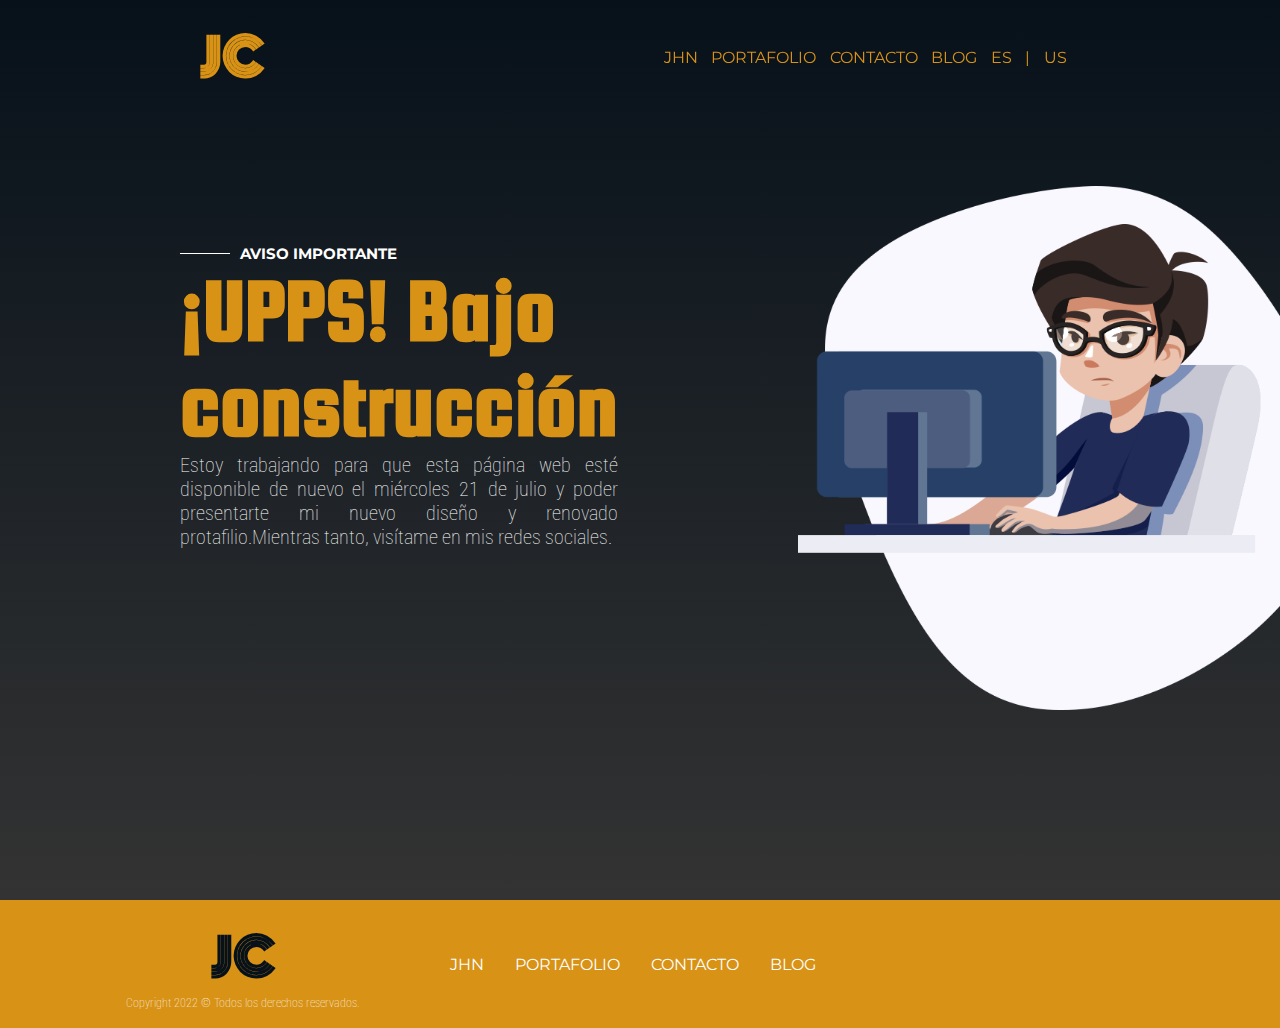
==== indexOficial.html @ 206ee614 "Creacion IndexPrincipal" ====
<!DOCTYPE html>
<html lang="es">

<head>
    <meta charset="UTF-8" />
    <link rel="shortcut icon" href="./asset/faviconJCOfici.ico" type="image/x-icon">
    <meta http-equiv="X-UA-Compatible" content="IE=edge" />
    <meta name="viewport" content="width=device-width, initial-scale=1.0" />
    <!--Importaciones-->
    <!--Tipografía-->
    <link rel="preconnect" href="https://fonts.googleapis.com">
    <link rel="preconnect" href="https://fonts.gstatic.com" crossorigin>
    <link
        href="https://fonts.googleapis.com/css2?family=Monoton&family=Montserrat:wght@900&family=Roboto+Condensed:wght@300;400;700&family=Squada+One&family=Style+Script&display=swap"
        rel="stylesheet">
    <!--Iconografía-->
    <link rel="stylesheet" href="https://cdnjs.cloudflare.com/ajax/libs/font-awesome/6.1.1/css/all.min.css"
        integrity="sha512-KfkfwYDsLkIlwQp6LFnl8zNdLGxu9YAA1QvwINks4PhcElQSvqcyVLLD9aMhXd13uQjoXtEKNosOWaZqXgel0g=="
        crossorigin="anonymous" referrerpolicy="no-referrer" />

    <!--Estilos css globales-->
    <link rel="stylesheet" href="./css/styles.css">
    <title>Jhn | Portafolio Oficial 2022</title>
</head>

<body>
    <div class="wrapper">
        <header class="header">
            <div class="brand">
                <a href="Index.html" class="brand__link"><h1 class="brand__logo">JC</h1></a>
            </div>
            <!--Menú de navegacion para version Escritorio-->
            <nav class="navbar">
                <div class="btn-toggle__close">
                    <i class="fa-solid fa-xmark"></i>
                </div>
                <ul class="nav__menu">
                    <li class="item"><a href="" class="item__link">Jhn</li></a>
                    <li class="item"><a href="#anclaIrProjects" class="item__link">Portafolio
                    </li></a>
                    <li class="item"><a href="" class="item__link">Contacto</li></a>
                    <li class="item"><a href="" class="item__link">Blog</li></a>
                </ul>
                <ul class="nav__menu--extents">
                    <div data-lenguaje="es">
                        <li class="item"><a href="" class="item__link" id="item__link--español">ES</li></a>
                    </div>
                    <span class="item__link">|</span>
                    <div data-lenguaje="us">
                        <li class="item"><a href="" class="item__link" id="item__link--english">US</li></a>
                    </div>
                </ul>
            </nav>
            <div class="btn-toggle__menu">
                <i class="fa-solid fa-bars"></i>
            </div>

        </header>
        <!--Contenido del encabezado HEADER-->
        <div class="header-content">
            <div class="header-content__header">
                <hgroup>
                    <h2 class="content__subtitle subtitle">AVISO IMPORTANTE</h2>
                    <h1 class="content__title title">¡UPPS!<span class="content-header__accent title"> Bajo construcción</span></h1>
                </hgroup>
                <p class="content__text text">Estoy trabajando para que esta página web esté disponible de nuevo el miércoles 21 de julio y poder presentarte mi nuevo diseño y renovado protafilio.Mientras tanto, visítame en mis redes sociales.</p>
                <div class="button">
                    <div class="button__social">
                        <a href="https://web.facebook.com/DesarrolloSYSTECH/?ref=pages_you_manage" target="_blank"><button class="button-social__item"><i class="fa-brands fa-facebook-f"></i></button></a>
            
                        <a href=""><button class="button-social__item"><i class="fa-brands fa-instagram"></i></button></a>
            
                        <a href="https://wa.me/573134628546" target="_blank"><button class="button-social__item"><i class="fa-brands fa-whatsapp"></i></button></a>
            
                        <a href=""><button class="button-social__item"><i class="fa-solid fa-at"></i></button></a>
                    </div>
                    <div class="button__ghost"></div>
                </div>
            </div>
            <div class="header-content__image">
                <img src="./asset/ElementGrafico3.webp" alt="" class="image__responsive" srcset="">
            </div>
        </div>
        <!--Contenido principal-->
        <main class="main"></main>
        <!--Footer__Contenido principal-->
        <footer class="footer">
            <div class="footer__header">
                <a href="Index.html" class="brand__link"><h1 class="brand__logo brand__logo--footer">JC</h1></a>
                <p class="footer-section__text text">Copyright 2022 © Todos los derechos reservados.</p>
            </div>

            <div class="footer__menu">
                <ul class="nav__menu">
                    <li class="item"><a href="" class="item__link item__link--footer">Jhn</li></a>
                    <li class="item"><a href="#anclaIrProjects" class="item__link item__link--footer">Portafolio
                    </li></a>
                    <li class="item"><a href="" class="item__link item__link--footer">Contacto</li></a>
                    <li class="item"><a href="" class="item__link item__link--footer">Blog</li></a>
                </ul>
            </div>
            <div class="footer__social">
                <a href="https://web.facebook.com/DesarrolloSYSTECH/?ref=pages_you_manage" target="_blank"><button
                        class="button-social__item button-social__item--footer"><i class="fa-brands fa-facebook-f"></i></button></a>
        
                <a href=""><button class="button-social__item button-social__item--footer"><i class="fa-brands fa-instagram"></i></button></a>
        
                <a href="https://wa.me/573134628546?text=Hola,%20quiero%20comprar%20ahora"><button class="button-social__item button-social__item--footer"><i class="fa-brands fa-whatsapp"></i></button></a>
        
                <a href=""><button class="button-social__item button-social__item--footer"><i class="fa-solid fa-at"></i></button></a>
            </div>
        </footer>
        <script src="./js/header.js"></script>
</body>

</html>
---- css/styles.css ----
/*
  Official portfolio design by Jhn
	systech.co | @Jevelopers
*/

* {
  margin: 0;
  padding: 0;
  box-sizing: border-box;
}

:root {
  /* Jerarquia tipográfica*/
  --font-primary: 'Squada One', cursive;
  --font-secondary: 'Montserrat', sans-serif;
  --font-accent: 'Style Script', cursive;
  --font-text: 'Roboto Condensed', sans-serif;
  --font-logo: 'Monoton', cursive;
  /* Paleta de colores*/
  --color-primary: #07111a;
  --color-secondary: #525252;
  --color-text: #fff;
  --color-accent: #D89216;
}

html {
  scroll-behavior: smooth;
}

.wrapper {
  width: 100%;
}

/* HEADER --> Encabezado principal 
*/

.header {
  position: fixed;
  width: 100%;
  z-index: 99;
  transition: 0.6s;
  display: flex;
  align-items: center;
  justify-content: space-around;
  padding: 2vh 0;

}


.down {
  background: var(--color-primary);
}

.brand__link {
  text-decoration: none;
}

.brand__logo {
  font-family: var(--font-logo);
  font-size: 50px;
  color: var(--color-accent);
}

/* Navbar --> Barra de nevegacion*/
.navbar {
  position: relative;
  display: flex;
  align-items: center;
  justify-content: space-around;
}

.nav__menu {
  position: relative;
  display: flex;
  align-items: center;
  justify-content: space-around;
}

.nav__menu--extents {
  display: flex;
}

.item {
  list-style: none;
}

.item__link {
  text-decoration: none;
  font-family: var(--font-secondary);
  font-size: 1rem;
  margin-right: 1.5vh;
  color: var(--color-accent);
  text-transform: uppercase;
}

.item__link:hover {
  color: var(--color-text);
}

.btn-toggle__menu,
.btn-toggle__close i {
    color: var(--color-accent);
    cursor: pointer;
    display: none;
}

/* HEADER --> Encabezado principal 
*/

.header-content {
  position: relative;
  width: 100%;
  background: no-repeat center;
  background: linear-gradient(#07111a, rgba(0, 0, 0, 0.8)), url('../asset/BackgroundSection1.jpg');
  background-size: cover;
  min-height: 100vh;
  display: flex;
  align-items: center;
  gap: 20vh;
  padding: 0 20vh;
  
}

.header-content__header{
  display: flex;
  flex-direction: column;
}

.image__responsive  {
  width: 60vh;
}

.image__responsive:hover {
  transform: scale(1.1);
}

.title {
  font-family: var(--font-primary);
  color: var(--color-accent);
}

.subtitle {
  font-family: var(--font-secondary);
  color: var(--color-text);

}

.subtitle::before {
  content: '';
  display: inline-block;
  background-color: var(--color-text);
  width: 50px;
  height: 1px;
  margin: 5px 10px 5px 0;
}

.text {
  font-size: 20px;
  font-weight: 100;
  font-family: var(--font-text);
  color: var(--color-text);
  text-align: justify;
}

.content__subtitle {
  font-size: 15px;
}

.content__title {
  font-size: 90px;
}

.button {
  margin: 5vh 0;
}

.button-social__item {
  background-color: transparent;
  color: var(--color-text);
  font-size: 30px;
  margin-right: 2vh;
  border: none;

}

.button-social__item:hover {
  color: var(--color-accent);
}

/* MAIN --> Contenido principal 
*/

/*
  Footer || ENCABEZADO PRINCIPAL
*/

.footer {
  display: grid;
  grid-template-columns: repeat(3, 1fr);
  grid-template-rows: auto;
  align-items: center;
  background: var(--color-accent);
  padding: 2vh 5vh;
}

.footer__header {
  text-align: center;
  display: flex;
  flex-direction: column;
  align-items: center;
}

.brand__logo--footer {
  color: var(--color-primary);
}

.footer-section__text {
  font-size: 12px;
}

.item__link--footer {
  color: var(--color-text);

}

.item__link--footer:hover {
  color: var(--color-primary);
}

.footer__social {
  text-align: center;
}

.button-social__item--footer:hover {
  color: var(--color-primary);
}




/**
** Sitio responsive | Media query
*/
/*MEDIAS QUERY --> Diseño responsive Moviles */
@media screen and (min-width: 320px) and (max-width: 768px) {
  
  .header-content {
    padding: 0 5vh;

  }
  .header-content__header{

  }
  .header-content__image {
    display: none;
  }

  .header-content {
      padding: 0 20vh;
  }
 

  .btn-toggle__menu,
  .btn-toggle__close i {
      display: block;
  }


  .navbar {
      position: fixed;
      background: var(--color-primary);
      min-width: 30vh;
      height: 100vh;
      top: 0;
      right: -100%;
      padding: 5vh;
      transition: 0.5s;
      transition-property: right;
  }
  
  .nav__menu {
      flex-direction: column;   
  }

  .item__link {
      font-size: 1.5rem;

  }

  .active {
      right: 0;
  }

  .btn-toggle__close {
      position: absolute;
      top: 0;
      left: 0;
      margin: 25px;
  }

  /*
  Footer || ENCABEZADO PRINCIPAL
*/

.footer {
  display: grid;
  grid-template-columns: repeat(2, 1fr);
  grid-template-rows: repeat(2,1fr);
  align-items: center;
  background: var(--color-accent);
  padding: 2vh 5vh;
}

.footer__header {
  text-align: center;
  display: flex;
  flex-direction: column;
  align-items: center;
}

.brand__logo--footer {
  color: var(--color-primary);
}

.footer-section__text {
  font-size: 12px;
}

.item__link--footer {
  color: var(--color-text);
  font-size: 12px;

}

.item__link--footer:hover {
  color: var(--color-primary);
}

.footer__social {
  text-align: center;
}

.button-social__item--footer:hover {
  color: var(--color-primary);
}



}
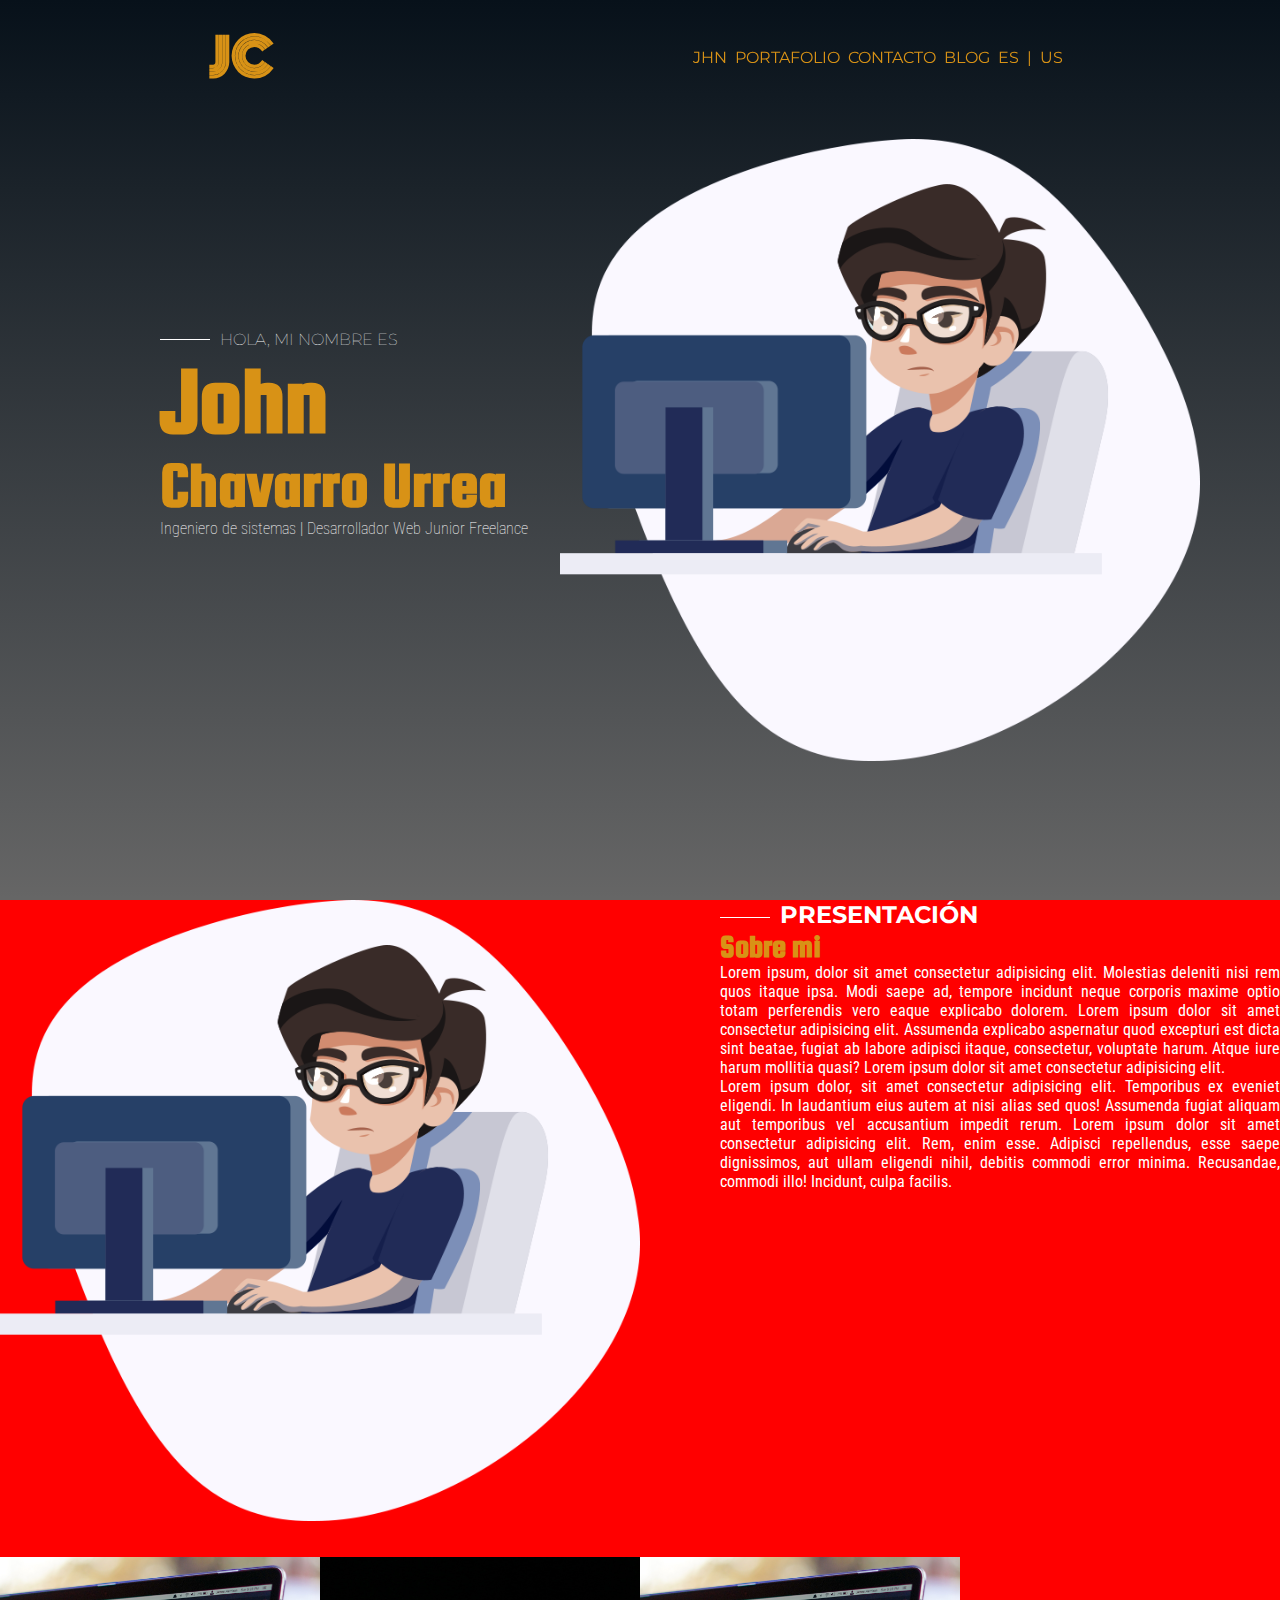
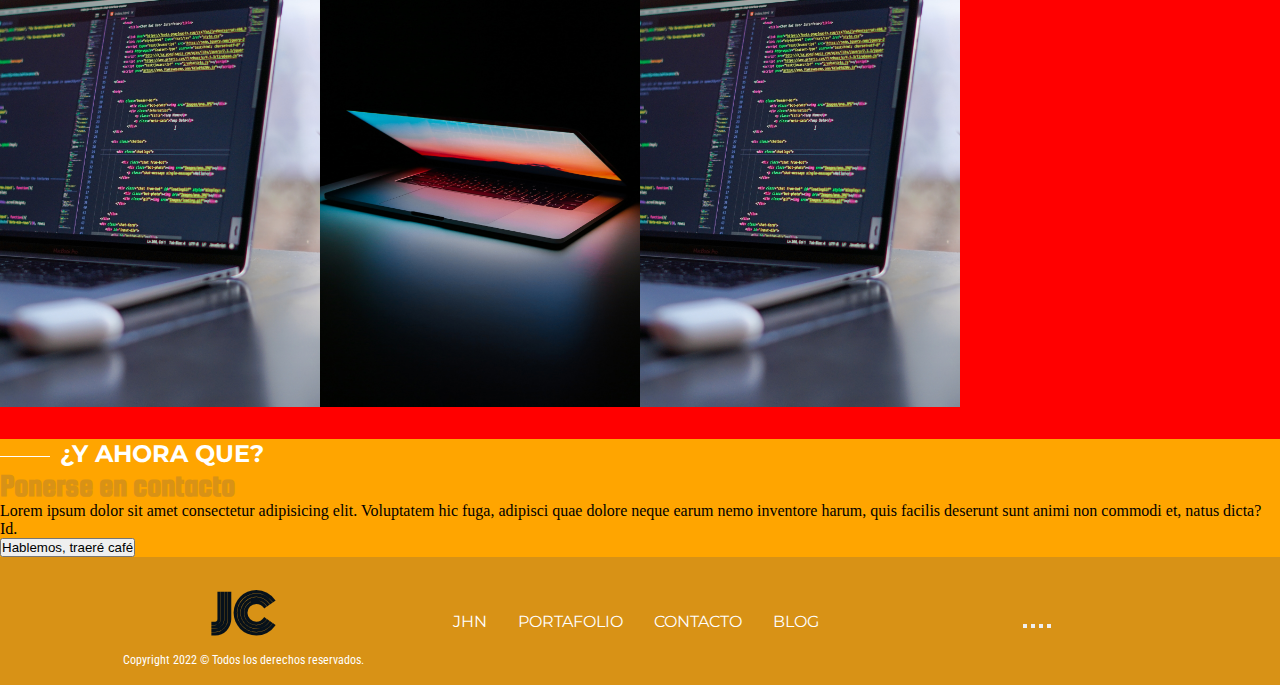
==== commit c2b75a5f: "UpdateEncabezado" ====
--- a/indexOficial.html
+++ b/indexOficial.html
@@ -6,7 +6,6 @@
     <link rel="shortcut icon" href="./asset/faviconJCOfici.ico" type="image/x-icon">
     <meta http-equiv="X-UA-Compatible" content="IE=edge" />
     <meta name="viewport" content="width=device-width, initial-scale=1.0" />
-    <!--Importaciones-->
     <!--Tipografía-->
     <link rel="preconnect" href="https://fonts.googleapis.com">
     <link rel="preconnect" href="https://fonts.gstatic.com" crossorigin>
@@ -20,16 +19,18 @@
 
     <!--Estilos css globales-->
     <link rel="stylesheet" href="./css/styles.css">
-    <title>Jhn | Portafolio Oficial 2022</title>
+    <title>JC| Portafolio Oficial</title>
 </head>
 
 <body>
     <div class="wrapper">
         <header class="header">
             <div class="brand">
-                <a href="Index.html" class="brand__link"><h1 class="brand__logo">JC</h1></a>
+                <a href="" class="brand__link">
+                    <h1 class="brand__logo">JC</h1>
+                </a>
             </div>
-            <!--Menú de navegacion para version Escritorio-->
+            <!--Menú de navegacion-->
             <nav class="navbar">
                 <div class="btn-toggle__close">
                     <i class="fa-solid fa-xmark"></i>
@@ -56,37 +57,76 @@
             </div>
 
         </header>
-        <!--Contenido del encabezado HEADER-->
+        <!--Contenido del encabezado-->
         <div class="header-content">
             <div class="header-content__header">
                 <hgroup>
-                    <h2 class="content__subtitle subtitle">AVISO IMPORTANTE</h2>
-                    <h1 class="content__title title">¡UPPS!<span class="content-header__accent title"> Bajo construcción</span></h1>
+                    <h2 class="content__subtitle subtitle">Hola, mi nombre es</h2>
+                    <h1 class="content__title title">John</h1>
+                    <h2 class="content__title--subtitle title">Chavarro Urrea</h1>
                 </hgroup>
-                <p class="content__text text">Estoy trabajando para que esta página web esté disponible de nuevo el miércoles 21 de julio y poder presentarte mi nuevo diseño y renovado protafilio.Mientras tanto, visítame en mis redes sociales.</p>
-                <div class="button">
-                    <div class="button__social">
-                        <a href="https://web.facebook.com/DesarrolloSYSTECH/?ref=pages_you_manage" target="_blank"><button class="button-social__item"><i class="fa-brands fa-facebook-f"></i></button></a>
-            
-                        <a href=""><button class="button-social__item"><i class="fa-brands fa-instagram"></i></button></a>
-            
-                        <a href="https://wa.me/573134628546" target="_blank"><button class="button-social__item"><i class="fa-brands fa-whatsapp"></i></button></a>
-            
-                        <a href=""><button class="button-social__item"><i class="fa-solid fa-at"></i></button></a>
-                    </div>
-                    <div class="button__ghost"></div>
+                <p class="content__text text">Ingeniero de sistemas | Desarrollador Web Junior Freelance</p>
+                <div class="stack">
+                    <ul class="stack__menu">
+                        <li class="menu__item"><i class="fa-brands fa-css3-alt"></i></li>
+                        <li class="menu__item"><i class="fa-brands fa-js-square"></i></li>
+                        <li class="menu__item"><i class="fa-brands fa-html5"></i></li>
+                        <li class="menu__item"><i class="fa-brands fa-react"></i></li>
+                        <li class="menu__item"><i class="fa-brands fa-github"></i></li>
+                    </ul>
                 </div>
             </div>
             <div class="header-content__image">
-                <img src="./asset/ElementGrafico3.webp" alt="" class="image__responsive" srcset="">
+                <img class="image__responsive" src="./asset/ElementGrafico3.webp" alt="" srcset="">
             </div>
         </div>
+
         <!--Contenido principal-->
-        <main class="main"></main>
+        <main class="main">
+            <!--SOBRE MI | Contenido principal-->
+            <div class="about">
+                <div class="about__imagen">
+                    <img class="image__responsive image__responsive--about" src="./asset/ElementGrafico3.webp" alt="" srcset="">
+                </div>
+                <div class="about__content">
+                    <hgroup>
+                        <h2 class="subtitle">Presentación</h2>
+                        <h1 class="title">Sobre mi</h1>
+                    </hgroup>
+                    <p class="text">Lorem ipsum, dolor sit amet consectetur adipisicing elit. Molestias deleniti nisi rem quos itaque ipsa. Modi saepe ad, tempore incidunt neque corporis maxime optio totam perferendis vero eaque explicabo dolorem.
+                    Lorem ipsum dolor sit amet consectetur adipisicing elit. Assumenda explicabo aspernatur quod excepturi est dicta sint beatae, fugiat ab labore adipisci itaque, consectetur, voluptate harum. Atque iure harum mollitia quasi?
+                    Lorem ipsum dolor sit amet consectetur adipisicing elit.</p>
+                    
+                    <p class="text">Lorem ipsum dolor, sit amet consectetur adipisicing elit. Temporibus ex eveniet eligendi. In laudantium eius autem at nisi alias sed quos! Assumenda fugiat aliquam aut temporibus vel accusantium impedit rerum. Lorem ipsum dolor sit amet consectetur adipisicing elit. Rem, enim esse. Adipisci repellendus, esse saepe dignissimos, aut ullam eligendi nihil, debitis commodi error minima. Recusandae, commodi illo! Incidunt, culpa facilis.</p> 
+                   
+                </div>
+            </div>
+            <!--PROYECTOS | Contenido principal-->
+            <div class="proyect">
+                <div class="proyect__section"></div>
+                <div class="proyect__section"></div>
+                <div class="proyect__section"></div>    
+                <div class="proyect__section"></div>
+            </div>
+            <div class="contact">
+                <h2 class="subtitle">¿Y ahora que?</h2>
+                <h1 class="title">Ponerse en contacto</h1>
+                <p>Lorem ipsum dolor sit amet consectetur adipisicing elit. Voluptatem hic fuga, adipisci quae dolore neque earum nemo inventore harum, quis facilis deserunt sunt animi non commodi et, natus dicta? Id.</p>
+                <div>
+                    <a href="">
+                        <button>Hablemos, traeré café</button>
+                    </a>
+                </div>
+            </div>
+            
+        
+        </main>
         <!--Footer__Contenido principal-->
         <footer class="footer">
             <div class="footer__header">
-                <a href="Index.html" class="brand__link"><h1 class="brand__logo brand__logo--footer">JC</h1></a>
+                <a href="Index.html" class="brand__link">
+                    <h1 class="brand__logo brand__logo--footer">JC</h1>
+                </a>
                 <p class="footer-section__text text">Copyright 2022 © Todos los derechos reservados.</p>
             </div>
 
@@ -101,13 +141,18 @@
             </div>
             <div class="footer__social">
                 <a href="https://web.facebook.com/DesarrolloSYSTECH/?ref=pages_you_manage" target="_blank"><button
-                        class="button-social__item button-social__item--footer"><i class="fa-brands fa-facebook-f"></i></button></a>
-        
-                <a href=""><button class="button-social__item button-social__item--footer"><i class="fa-brands fa-instagram"></i></button></a>
-        
-                <a href="https://wa.me/573134628546?text=Hola,%20quiero%20comprar%20ahora"><button class="button-social__item button-social__item--footer"><i class="fa-brands fa-whatsapp"></i></button></a>
-        
-                <a href=""><button class="button-social__item button-social__item--footer"><i class="fa-solid fa-at"></i></button></a>
+                        class="button-social__item button-social__item--footer"><i
+                            class="fa-brands fa-facebook-f"></i></button></a>
+
+                <a href=""><button class="button-social__item button-social__item--footer"><i
+                            class="fa-brands fa-instagram"></i></button></a>
+
+                <a href="https://wa.me/573134628546?text=Hola,%20quiero%20comprar%20ahora"><button
+                        class="button-social__item button-social__item--footer"><i
+                            class="fa-brands fa-whatsapp"></i></button></a>
+
+                <a href=""><button class="button-social__item button-social__item--footer"><i
+                            class="fa-solid fa-at"></i></button></a>
             </div>
         </footer>
         <script src="./js/header.js"></script>
--- a/css/styles.css
+++ b/css/styles.css
@@ -25,113 +25,11 @@
 
 html {
   scroll-behavior: smooth;
+  font-size: 16px;
 }
 
 .wrapper {
   width: 100%;
-}
-
-/* HEADER --> Encabezado principal 
-*/
-
-.header {
-  position: fixed;
-  width: 100%;
-  z-index: 99;
-  transition: 0.6s;
-  display: flex;
-  align-items: center;
-  justify-content: space-around;
-  padding: 2vh 0;
-
-}
-
-
-.down {
-  background: var(--color-primary);
-}
-
-.brand__link {
-  text-decoration: none;
-}
-
-.brand__logo {
-  font-family: var(--font-logo);
-  font-size: 50px;
-  color: var(--color-accent);
-}
-
-/* Navbar --> Barra de nevegacion*/
-.navbar {
-  position: relative;
-  display: flex;
-  align-items: center;
-  justify-content: space-around;
-}
-
-.nav__menu {
-  position: relative;
-  display: flex;
-  align-items: center;
-  justify-content: space-around;
-}
-
-.nav__menu--extents {
-  display: flex;
-}
-
-.item {
-  list-style: none;
-}
-
-.item__link {
-  text-decoration: none;
-  font-family: var(--font-secondary);
-  font-size: 1rem;
-  margin-right: 1.5vh;
-  color: var(--color-accent);
-  text-transform: uppercase;
-}
-
-.item__link:hover {
-  color: var(--color-text);
-}
-
-.btn-toggle__menu,
-.btn-toggle__close i {
-    color: var(--color-accent);
-    cursor: pointer;
-    display: none;
-}
-
-/* HEADER --> Encabezado principal 
-*/
-
-.header-content {
-  position: relative;
-  width: 100%;
-  background: no-repeat center;
-  background: linear-gradient(#07111a, rgba(0, 0, 0, 0.8)), url('../asset/BackgroundSection1.jpg');
-  background-size: cover;
-  min-height: 100vh;
-  display: flex;
-  align-items: center;
-  gap: 20vh;
-  padding: 0 20vh;
-  
-}
-
-.header-content__header{
-  display: flex;
-  flex-direction: column;
-}
-
-.image__responsive  {
-  width: 60vh;
-}
-
-.image__responsive:hover {
-  transform: scale(1.1);
 }
 
 .title {
@@ -141,6 +39,7 @@
 
 .subtitle {
   font-family: var(--font-secondary);
+  text-transform: uppercase;
   color: var(--color-text);
 
 }
@@ -155,40 +54,236 @@
 }
 
 .text {
-  font-size: 20px;
-  font-weight: 100;
   font-family: var(--font-text);
   color: var(--color-text);
   text-align: justify;
 }
 
+.image__responsive  {
+  width: 40rem;
+}
+
+.image__responsive:hover {
+  transform: scale(1.1);
+}
+
+
+/* HEADER --> Encabezado principal 
+*/
+
+.header {
+  position: fixed;
+  width: 100%;
+  z-index: 99;
+  transition: 0.6s;
+  display: flex;
+  align-items: center;
+  justify-content: space-around;
+  padding: 2vh 0;
+
+}
+
+.down {
+  background: var(--color-primary);
+}
+
+.brand__link {
+  text-decoration: none;
+}
+
+.brand__logo {
+  font-family: var(--font-logo);
+  font-size: 50px;
+  color: var(--color-accent);
+}
+
+/* Navbar --> Barra de nevegacion*/
+.navbar {
+  position: relative;
+  display: flex;
+  align-items: center;
+  justify-content: space-around;
+}
+
+.nav__menu {
+  position: relative;
+  display: flex;
+  align-items: center;
+  justify-content: space-around;
+}
+
+.nav__menu--extents {
+  display: flex;
+}
+
+.item {
+  list-style: none;
+}
+
+.item__link {
+  text-decoration: none;
+  font-family: var(--font-secondary);
+  font-size: 1rem;
+  margin-right: .5rem;
+  color: var(--color-accent);
+  text-transform: uppercase;
+}
+
+.item__link:hover {
+  color: var(--color-secondary);
+}
+
+.btn-toggle__menu,
+.btn-toggle__close i {
+    color: var(--color-accent);
+    cursor: pointer;
+    display: none;
+}
+
+/* HEADER --> Encabezado principal 
+*/
+
+.header-content {
+  position: relative;
+  max-width: 100vw;
+  min-height: 100vh;
+  background: no-repeat center;
+  background: linear-gradient(#07111a, rgba(0, 0, 0, 0.6)), url('../asset/BackgroundSection1.jpg');
+  background-size: cover;
+  display: grid;
+  grid-template-columns: repeat(auto-fit, minmax(476px, 1fr));
+  align-items: center;
+  padding: 0 10rem;  
+}
+
+.header-content__header{
+  display: flex;
+  flex-direction: column;
+}
+
+.header-content__image {
+  display: flex;
+  justify-content: center;
+}
+
+.content__title {
+  font-size: 6rem;
+}
+
+.content__title--subtitle {
+  font-size: 4rem;
+}
+
 .content__subtitle {
-  font-size: 15px;
-}
-
-.content__title {
-  font-size: 90px;
-}
-
-.button {
-  margin: 5vh 0;
-}
-
-.button-social__item {
-  background-color: transparent;
+  font-size: 1rem;
+  font-weight: 100;
+}
+
+.content__text {
+  font-size: 1rem;
+  font-weight: 100;
+}
+
+.stack {
+  margin: 1rem 0;
+}
+
+.stack__menu {
+  display: flex;
+  align-items: center;
+}
+
+.menu__item {
+  list-style: none;
   color: var(--color-text);
-  font-size: 30px;
-  margin-right: 2vh;
-  border: none;
-
-}
-
-.button-social__item:hover {
+  font-size: 2.5rem;
+  margin-right: 1rem;
+}
+
+.menu__item:hover {
   color: var(--color-accent);
+  transform: scale(1.1);
 }
 
 /* MAIN --> Contenido principal 
 */
+
+.main {
+ background: red;
+ display: grid;
+ grid-template-columns: repeat(auto-fill, minmax(1fr, 1fr));
+ gap: 2rem;
+}
+
+.about {
+  display: flex;
+  gap: 5rem;
+}
+
+/* SECCION DE PROYECTOS --> Contenido principal 
+*/
+.proyect {
+  width: 100%;
+  height: 50vh;
+  display: flex;
+}
+
+.proyect__section {
+  width: 80px;
+  height: 100%;
+  background-size: cover;
+  background-position: center;
+  transition: flex .5s;
+  flex: 1;
+  display: grid;
+
+  --text: 'INGR¿ESE AQUI';
+  --clip: circle(0 at center);
+  --transition: clip-path .2s;
+}
+
+.proyect__section::before {
+  content: var(--text);
+  display: grid;
+  place-items: center;
+  background-color: var(--color-accent);
+  font-family: var(--font-primary);
+  font-size: 1.5rem;
+  color: var(--color-text);
+  clip-path: var(--clip);
+  transition: var(--transition);
+
+}
+
+.proyect__section:hover {
+  flex: 6;
+  --clip: circle(180 at center);
+  --transition: clip-path .4s .5s;
+}
+
+
+.proyect__section:nth-child(1) {
+  background-image: url('../asset/BackgroundSection3.jpg');
+}
+
+.proyect__section:nth-child(2) {
+  background-image: url('../asset/BackgroundSection2.jpg');
+
+}
+
+.proyect__section:nth-child(3) {
+  background-image: url('../asset/BackgroundSection3.jpg');
+
+}
+
+.proyect__section:nth-child(4) {
+  background-image: url('../asset/BackgroundSection1.jpg');
+
+}
+
+.contact {
+  background: orange;
+}
 
 /*
   Footer || ENCABEZADO PRINCIPAL
@@ -241,30 +336,27 @@
 /**
 ** Sitio responsive | Media query
 */
-/*MEDIAS QUERY --> Diseño responsive Moviles */
+
+/*Diseño responsive Moviles */
 @media screen and (min-width: 320px) and (max-width: 768px) {
+  html {
+    font-size: 12px ;
+  }
   
+  /* HEADER --> Encabezado principal 
+*/
   .header-content {
-    padding: 0 5vh;
-
-  }
-  .header-content__header{
-
-  }
+    padding: 0 5rem;
+  }
+
   .header-content__image {
     display: none;
   }
-
-  .header-content {
-      padding: 0 20vh;
-  }
- 
 
   .btn-toggle__menu,
   .btn-toggle__close i {
       display: block;
   }
-
 
   .navbar {
       position: fixed;
@@ -298,52 +390,67 @@
       margin: 25px;
   }
 
-  /*
-  Footer || ENCABEZADO PRINCIPAL
-*/
-
-.footer {
-  display: grid;
-  grid-template-columns: repeat(2, 1fr);
-  grid-template-rows: repeat(2,1fr);
-  align-items: center;
-  background: var(--color-accent);
-  padding: 2vh 5vh;
-}
-
-.footer__header {
-  text-align: center;
-  display: flex;
-  flex-direction: column;
-  align-items: center;
-}
-
-.brand__logo--footer {
-  color: var(--color-primary);
-}
-
-.footer-section__text {
-  font-size: 12px;
-}
-
-.item__link--footer {
-  color: var(--color-text);
-  font-size: 12px;
-
-}
-
-.item__link--footer:hover {
-  color: var(--color-primary);
-}
-
-.footer__social {
-  text-align: center;
-}
-
-.button-social__item--footer:hover {
-  color: var(--color-primary);
-}
-
-
-
-}
+  .about {
+    flex-direction: column;
+  }
+
+  .image__responsive--about {
+    width: 15rem;
+  }
+}
+
+/*Diseño responsive Tablet */
+@media screen and (min-width: 769px) and (max-width: 1024px) {
+  html {
+    font-size: 15px ;
+  }
+  
+  /* HEADER --> Encabezado principal 
+*/
+  .header-content {
+    padding: 0 10rem;
+  }
+
+  .header-content__image {
+    display: none;
+  }
+  
+  .btn-toggle__menu,
+  .btn-toggle__close i {
+      display: block;
+  }
+
+  .navbar {
+      position: fixed;
+      background: var(--color-primary);
+      min-width: 30vh;
+      height: 100vh;
+      top: 0;
+      right: -100%;
+      padding: 5vh;
+      transition: 0.5s;
+      transition-property: right;
+  }
+  
+  .nav__menu {
+      flex-direction: column;   
+  }
+
+  .item__link {
+      font-size: 1.5rem;
+
+  }
+
+  .active {
+      right: 0;
+  }
+
+  .btn-toggle__close {
+      position: absolute;
+      top: 0;
+      left: 0;
+      margin: 25px;
+  }
+}
+
+
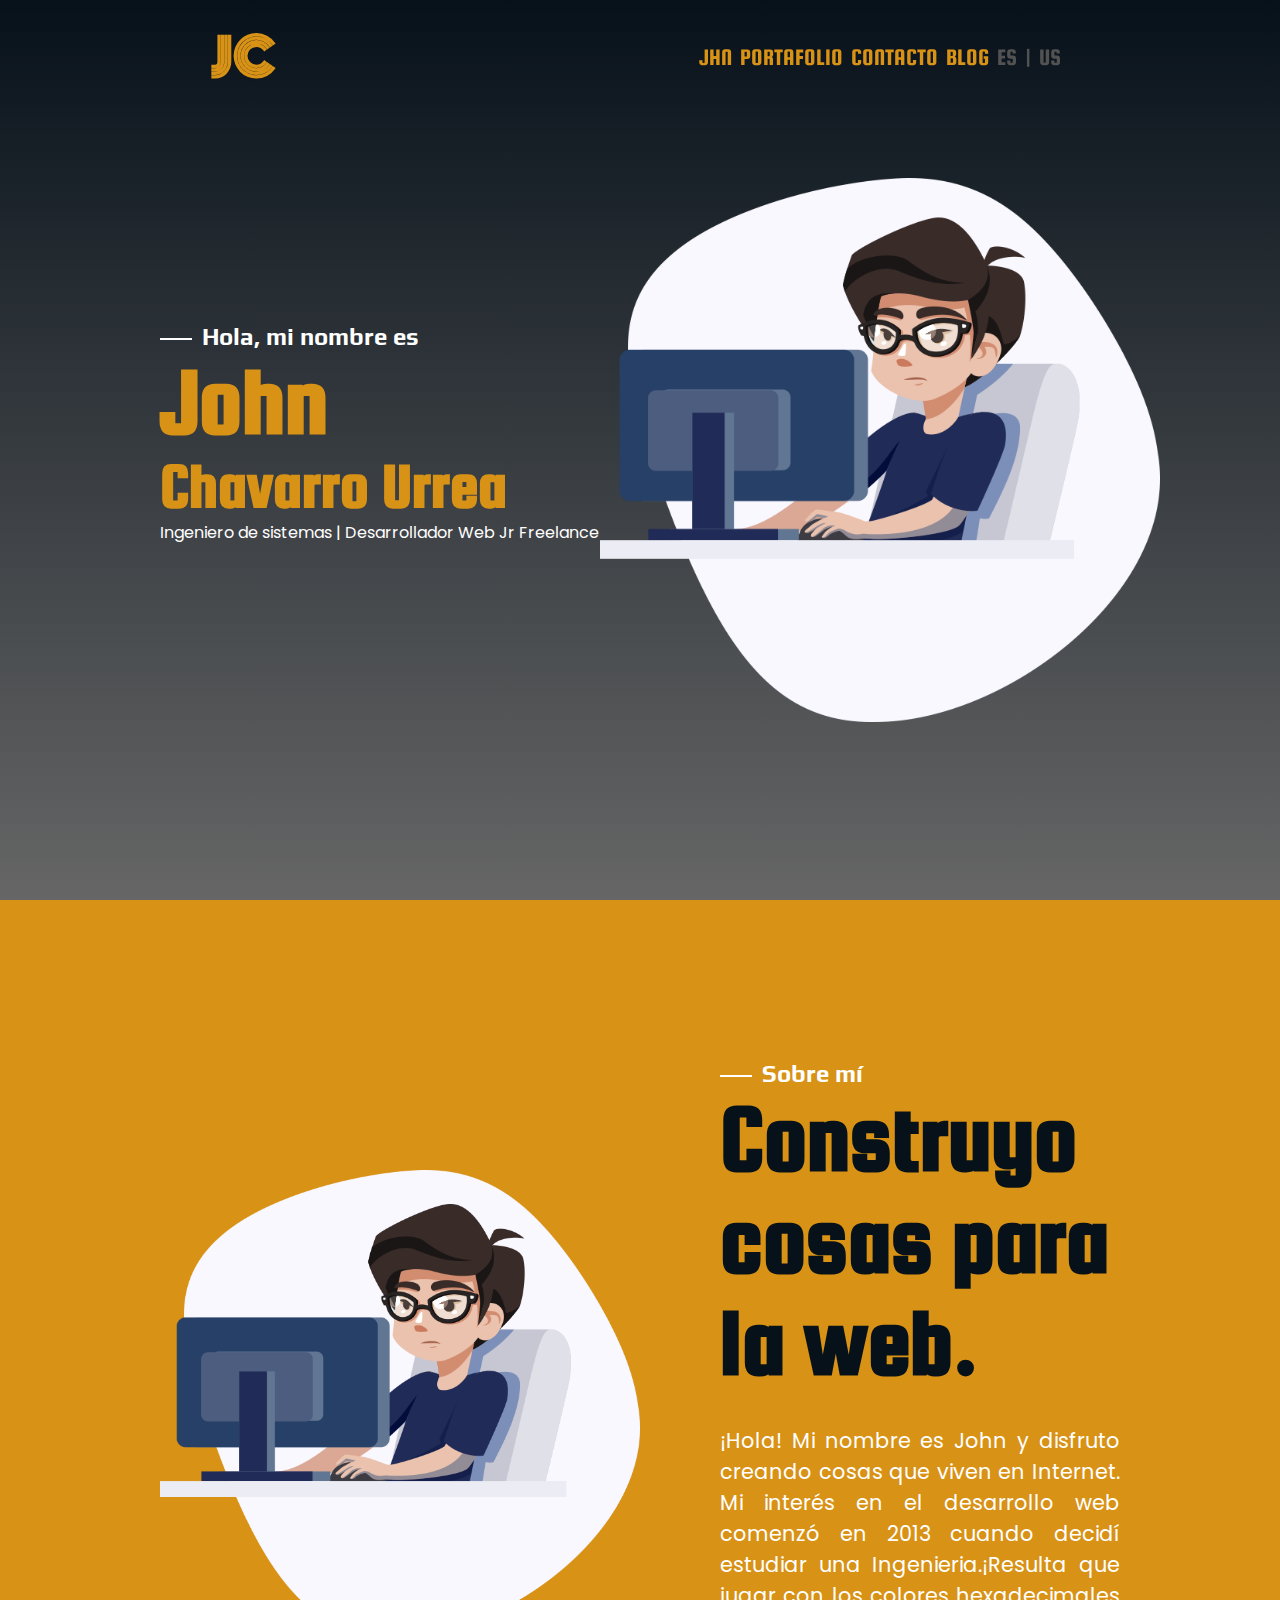
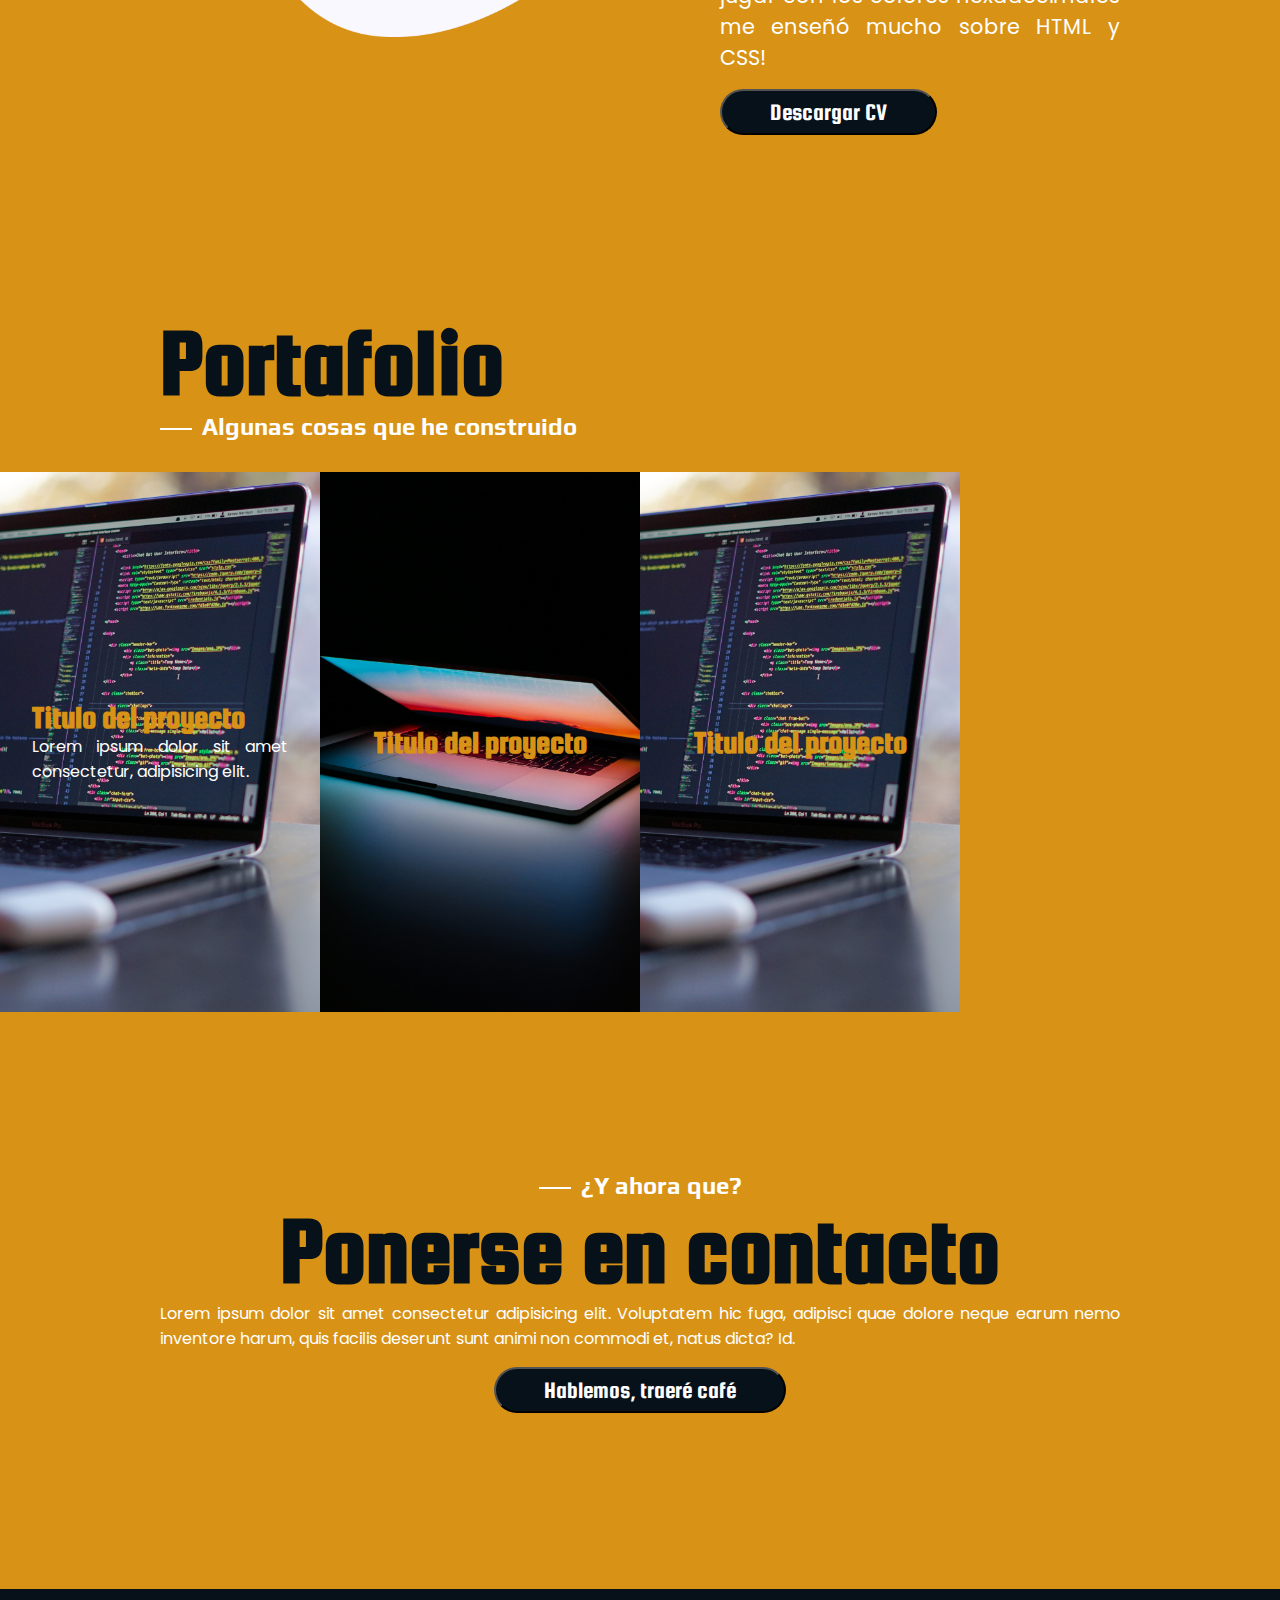
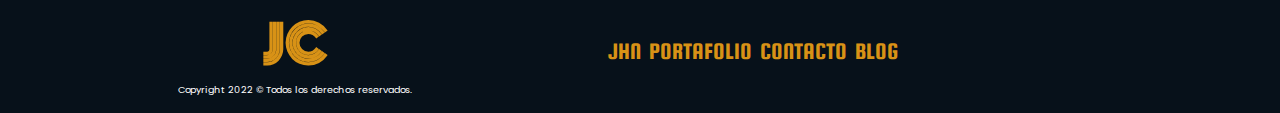
==== commit 614c9217: "Seccion Footer" ====
--- a/indexOficial.html
+++ b/indexOficial.html
@@ -10,7 +10,7 @@
     <link rel="preconnect" href="https://fonts.googleapis.com">
     <link rel="preconnect" href="https://fonts.gstatic.com" crossorigin>
     <link
-        href="https://fonts.googleapis.com/css2?family=Monoton&family=Montserrat:wght@900&family=Roboto+Condensed:wght@300;400;700&family=Squada+One&family=Style+Script&display=swap"
+        href="https://fonts.googleapis.com/css2?family=Monoton&family=Play:wght@400;700&family=Poppins:wght@100;400;900&family=Squada+One&family=Style+Script&display=swap"
         rel="stylesheet">
     <!--Iconografía-->
     <link rel="stylesheet" href="https://cdnjs.cloudflare.com/ajax/libs/font-awesome/6.1.1/css/all.min.css"
@@ -44,11 +44,11 @@
                 </ul>
                 <ul class="nav__menu--extents">
                     <div data-lenguaje="es">
-                        <li class="item"><a href="" class="item__link" id="item__link--español">ES</li></a>
+                        <li class="item"><a href="" class="item__link item__link--extents" id="item__link--español">ES</li></a>
                     </div>
-                    <span class="item__link">|</span>
+                    <span class="item__line item__link">|</span>
                     <div data-lenguaje="us">
-                        <li class="item"><a href="" class="item__link" id="item__link--english">US</li></a>
+                        <li class="item"><a href="" class="item__link item__link--extents" id="item__link--english">US</li></a>
                     </div>
                 </ul>
             </nav>
@@ -65,7 +65,7 @@
                     <h1 class="content__title title">John</h1>
                     <h2 class="content__title--subtitle title">Chavarro Urrea</h1>
                 </hgroup>
-                <p class="content__text text">Ingeniero de sistemas | Desarrollador Web Junior Freelance</p>
+                <p class="content__text text">Ingeniero de sistemas | Desarrollador Web Jr Freelance</p>
                 <div class="stack">
                     <ul class="stack__menu">
                         <li class="menu__item"><i class="fa-brands fa-css3-alt"></i></li>
@@ -86,40 +86,68 @@
             <!--SOBRE MI | Contenido principal-->
             <div class="about">
                 <div class="about__imagen">
-                    <img class="image__responsive image__responsive--about" src="./asset/ElementGrafico3.webp" alt="" srcset="">
+                    <img class="image__responsive image__responsive--about" src="./asset/ElementGrafico3.webp" alt=""
+                        srcset="">
                 </div>
                 <div class="about__content">
-                    <hgroup>
-                        <h2 class="subtitle">Presentación</h2>
-                        <h1 class="title">Sobre mi</h1>
+                    <hgroup class="hgroud">
+                        <h2 class="about-content__subtitle subtitle">Sobre mí</h2>
+                        <h1 class="about-content__title title">Construyo cosas para la web.
+                        </h1>
                     </hgroup>
-                    <p class="text">Lorem ipsum, dolor sit amet consectetur adipisicing elit. Molestias deleniti nisi rem quos itaque ipsa. Modi saepe ad, tempore incidunt neque corporis maxime optio totam perferendis vero eaque explicabo dolorem.
-                    Lorem ipsum dolor sit amet consectetur adipisicing elit. Assumenda explicabo aspernatur quod excepturi est dicta sint beatae, fugiat ab labore adipisci itaque, consectetur, voluptate harum. Atque iure harum mollitia quasi?
-                    Lorem ipsum dolor sit amet consectetur adipisicing elit.</p>
-                    
-                    <p class="text">Lorem ipsum dolor, sit amet consectetur adipisicing elit. Temporibus ex eveniet eligendi. In laudantium eius autem at nisi alias sed quos! Assumenda fugiat aliquam aut temporibus vel accusantium impedit rerum. Lorem ipsum dolor sit amet consectetur adipisicing elit. Rem, enim esse. Adipisci repellendus, esse saepe dignissimos, aut ullam eligendi nihil, debitis commodi error minima. Recusandae, commodi illo! Incidunt, culpa facilis.</p> 
-                   
+                    <p class="about-content__text text">¡Hola! Mi nombre es John y disfruto creando cosas que viven en Internet. Mi interés en el desarrollo web comenzó en 2013 cuando decidí estudiar una Ingenieria.¡Resulta que jugar con los colores hexadecimales me enseñó mucho sobre HTML y CSS!</p>
+                    <a href="./doc/CV-Hoja de vida Jhn Chavarro.pdf" download>
+                        <button class="button button__primary">Descargar CV</button>
+                    </a>
+
                 </div>
             </div>
             <!--PROYECTOS | Contenido principal-->
-            <div class="proyect">
-                <div class="proyect__section"></div>
-                <div class="proyect__section"></div>
-                <div class="proyect__section"></div>    
-                <div class="proyect__section"></div>
+            <div class="portafolio">
+                <hgroup class="hgroud">
+                    <h1 class="portafolio-content__title title">Portafolio</h1>
+                    <h2 class="portafolio-content__subtitle subtitle">Algunas cosas que he construido</h2>
+                </hgroup>
             </div>
+            <div class="portafolio__grid">
+                <div class="proyect__section">
+                    <div class="proyect-section__content">
+                        <h1 class="title">Titulo del proyecto</h1>
+                        <h2></h2>
+                        <p class="text">Lorem ipsum dolor sit amet consectetur, adipisicing elit.</p>
+                    </div>
+                </div>
+                <div class="proyect__section">
+                    <div class="proyect-section__content">
+                        <h1 class="title">Titulo del proyecto</h1>
+                    </div>
+                </div>
+                <div class="proyect__section">
+                    <div class="proyect-section__content">
+                        <h1 class="title">Titulo del proyecto</h1>
+                    </div>
+                </div>
+                <div class="proyect__section">
+                    <div class="proyect-section__content">
+                        <h1 class="title">Titulo del proyecto</h1>
+                    </div>
+                </div>
+            </div>
+            <!--PROYECTOS | Contenido principal-->
             <div class="contact">
-                <h2 class="subtitle">¿Y ahora que?</h2>
-                <h1 class="title">Ponerse en contacto</h1>
-                <p>Lorem ipsum dolor sit amet consectetur adipisicing elit. Voluptatem hic fuga, adipisci quae dolore neque earum nemo inventore harum, quis facilis deserunt sunt animi non commodi et, natus dicta? Id.</p>
+                <h2 class="contact__subtitle subtitle">¿Y ahora que?</h2>
+                <h1 class="contact__title title">Ponerse en contacto</h1>
+                <p class="contact__text text">Lorem ipsum dolor sit amet consectetur adipisicing elit. Voluptatem hic fuga, adipisci quae dolore
+                    neque earum nemo inventore harum, quis facilis deserunt sunt animi non commodi et, natus dicta? Id.
+                </p>
                 <div>
                     <a href="">
-                        <button>Hablemos, traeré café</button>
+                        <button class="button button__primary">Hablemos, traeré café</button>
                     </a>
                 </div>
             </div>
-            
-        
+
+
         </main>
         <!--Footer__Contenido principal-->
         <footer class="footer">
@@ -131,7 +159,7 @@
             </div>
 
             <div class="footer__menu">
-                <ul class="nav__menu">
+                <ul class="footer__menu nav__menu ">
                     <li class="item"><a href="" class="item__link item__link--footer">Jhn</li></a>
                     <li class="item"><a href="#anclaIrProjects" class="item__link item__link--footer">Portafolio
                     </li></a>
@@ -140,19 +168,23 @@
                 </ul>
             </div>
             <div class="footer__social">
-                <a href="https://web.facebook.com/DesarrolloSYSTECH/?ref=pages_you_manage" target="_blank"><button
-                        class="button-social__item button-social__item--footer"><i
-                            class="fa-brands fa-facebook-f"></i></button></a>
-
-                <a href=""><button class="button-social__item button-social__item--footer"><i
-                            class="fa-brands fa-instagram"></i></button></a>
-
-                <a href="https://wa.me/573134628546?text=Hola,%20quiero%20comprar%20ahora"><button
-                        class="button-social__item button-social__item--footer"><i
-                            class="fa-brands fa-whatsapp"></i></button></a>
-
-                <a href=""><button class="button-social__item button-social__item--footer"><i
-                            class="fa-solid fa-at"></i></button></a>
+                <ul class="menu__social">
+                    <li class="item__social">
+                        <i class="fa-brands fa-github"></i>
+                    </li>
+                    <li class="item__social">
+                        <i class="fa-brands fa-instagram"></i>
+                    </li>
+                    <li class="item__social">
+                        <i class="fa-brands fa-twitter"></i>
+                    </li>
+                    <li class="item__social">
+                        <i class="fa-brands fa-linkedin-in"></i>
+                    </li>
+                    <li class="item__social">
+                        <i class="fa-brands fa-codepen"></i>
+                    </li>
+                </ul>
             </div>
         </footer>
         <script src="./js/header.js"></script>
--- a/css/styles.css
+++ b/css/styles.css
@@ -12,9 +12,9 @@
 :root {
   /* Jerarquia tipográfica*/
   --font-primary: 'Squada One', cursive;
-  --font-secondary: 'Montserrat', sans-serif;
+  --font-secondary: 'Play', sans-serif;
   --font-accent: 'Style Script', cursive;
-  --font-text: 'Roboto Condensed', sans-serif;
+  --font-text: 'Poppins', sans-serif;
   --font-logo: 'Monoton', cursive;
   /* Paleta de colores*/
   --color-primary: #07111a;
@@ -39,7 +39,7 @@
 
 .subtitle {
   font-family: var(--font-secondary);
-  text-transform: uppercase;
+  text-transform: initial;
   color: var(--color-text);
 
 }
@@ -48,8 +48,8 @@
   content: '';
   display: inline-block;
   background-color: var(--color-text);
-  width: 50px;
-  height: 1px;
+  width: 2rem;
+  height: .1rem;
   margin: 5px 10px 5px 0;
 }
 
@@ -60,13 +60,35 @@
 }
 
 .image__responsive  {
-  width: 40rem;
+  width: 35rem;
 }
 
 .image__responsive:hover {
   transform: scale(1.1);
 }
 
+.hgroud {
+  margin-bottom: 2rem;
+}
+
+.button {
+  font-family: var(--font-primary);
+  font-size: 1rem;
+  padding: .5rem 3rem .5rem 3rem;
+  margin: 1rem 0;
+  border-radius: 50rem;
+}
+
+.button__primary {
+  font-size: 1.5rem;
+  background: var(--color-primary);
+  color: var(--color-text);
+}
+
+.button__primary:hover {
+  background: transparent;
+  color: var(--color-primary);
+}
 
 /* HEADER --> Encabezado principal 
 */
@@ -80,7 +102,6 @@
   align-items: center;
   justify-content: space-around;
   padding: 2vh 0;
-
 }
 
 .down {
@@ -108,7 +129,7 @@
 .nav__menu {
   position: relative;
   display: flex;
-  align-items: center;
+  align-items: flex-end;
   justify-content: space-around;
 }
 
@@ -122,14 +143,20 @@
 
 .item__link {
   text-decoration: none;
-  font-family: var(--font-secondary);
-  font-size: 1rem;
+  font-family: var(--font-primary);
+  font-size: 1.5rem;
   margin-right: .5rem;
   color: var(--color-accent);
   text-transform: uppercase;
 }
 
+
 .item__link:hover {
+  color: var(--color-secondary);
+}
+
+.item__link--extents,
+.item__line {
   color: var(--color-secondary);
 }
 
@@ -174,14 +201,8 @@
   font-size: 4rem;
 }
 
-.content__subtitle {
-  font-size: 1rem;
-  font-weight: 100;
-}
-
 .content__text {
   font-size: 1rem;
-  font-weight: 100;
 }
 
 .stack {
@@ -209,26 +230,54 @@
 */
 
 .main {
- background: red;
+ background: var(--color-accent);
  display: grid;
  grid-template-columns: repeat(auto-fill, minmax(1fr, 1fr));
- gap: 2rem;
-}
-
+}
+
+/* SECCIÓN DE SOBRE MI --> Contenido principal 
+*/
 .about {
   display: flex;
+  align-items: center;
   gap: 5rem;
-}
-
-/* SECCION DE PROYECTOS --> Contenido principal 
-*/
-.proyect {
+  margin: 10rem;
+}
+
+.image__responsive--about {
+  width: 30rem;
+}
+
+.about-content__title {
+  font-size: 6rem;
+  color: var(--color-primary);
+}
+
+.about-content__text {
+  font-size: 1.3rem;
+}
+
+/* SECCION DE PORTAFOLIO --> Contenido principal 
+*/
+
+.portafolio {
+  margin: 0 10rem;
+}
+
+.portafolio-content__title {
+  font-size: 6rem;
+  color: var(--color-primary);
+
+}
+
+.portafolio__grid {
   width: 100%;
-  height: 50vh;
+  height: 60vh;
   display: flex;
 }
 
 .proyect__section {
+  position: relative;
   width: 80px;
   height: 100%;
   background-size: cover;
@@ -236,20 +285,27 @@
   transition: flex .5s;
   flex: 1;
   display: grid;
-
-  --text: 'INGR¿ESE AQUI';
   --clip: circle(0 at center);
   --transition: clip-path .2s;
 }
+ 
+.proyect-section__content {
+  position: absolute;
+  margin: 2rem;
+  display: flex;
+  flex-direction: column;
+  align-self: center;
+  justify-self: center;
+}
 
 .proyect__section::before {
-  content: var(--text);
+  content: '';
   display: grid;
   place-items: center;
-  background-color: var(--color-accent);
+  background-color: var(--color-primary);
+  opacity: 85%;
   font-family: var(--font-primary);
-  font-size: 1.5rem;
-  color: var(--color-text);
+  font-size: 2rem;
   clip-path: var(--clip);
   transition: var(--transition);
 
@@ -261,7 +317,6 @@
   --transition: clip-path .4s .5s;
 }
 
-
 .proyect__section:nth-child(1) {
   background-image: url('../asset/BackgroundSection3.jpg');
 }
@@ -282,20 +337,26 @@
 }
 
 .contact {
-  background: orange;
-}
-
+  display: flex;
+  flex-direction: column;
+  align-items: center;
+  margin: 10rem;
+}
+
+.contact__title {
+  font-size: 6rem;
+  color: var(--color-primary);
+}
 /*
   Footer || ENCABEZADO PRINCIPAL
 */
 
 .footer {
-  display: grid;
-  grid-template-columns: repeat(3, 1fr);
-  grid-template-rows: auto;
-  align-items: center;
-  background: var(--color-accent);
-  padding: 2vh 5vh;
+  display: flex;
+  align-items: center;
+  justify-content: space-around;
+  background: var(--color-primary);
+  padding: 1rem 5rem;
 }
 
 .footer__header {
@@ -306,20 +367,26 @@
 }
 
 .brand__logo--footer {
-  color: var(--color-primary);
+  color: var(--color-accent);
 }
 
 .footer-section__text {
-  font-size: 12px;
-}
-
-.item__link--footer {
+  font-size: .6rem;
+}
+
+.menu__social {
+  display: flex;
+  justify-content: end;
+}
+
+.item__social {
+  list-style: none;
+  font-size: 2rem;
   color: var(--color-text);
-
 }
 
 .item__link--footer:hover {
-  color: var(--color-primary);
+  color: var(--color-accent);
 }
 
 .footer__social {
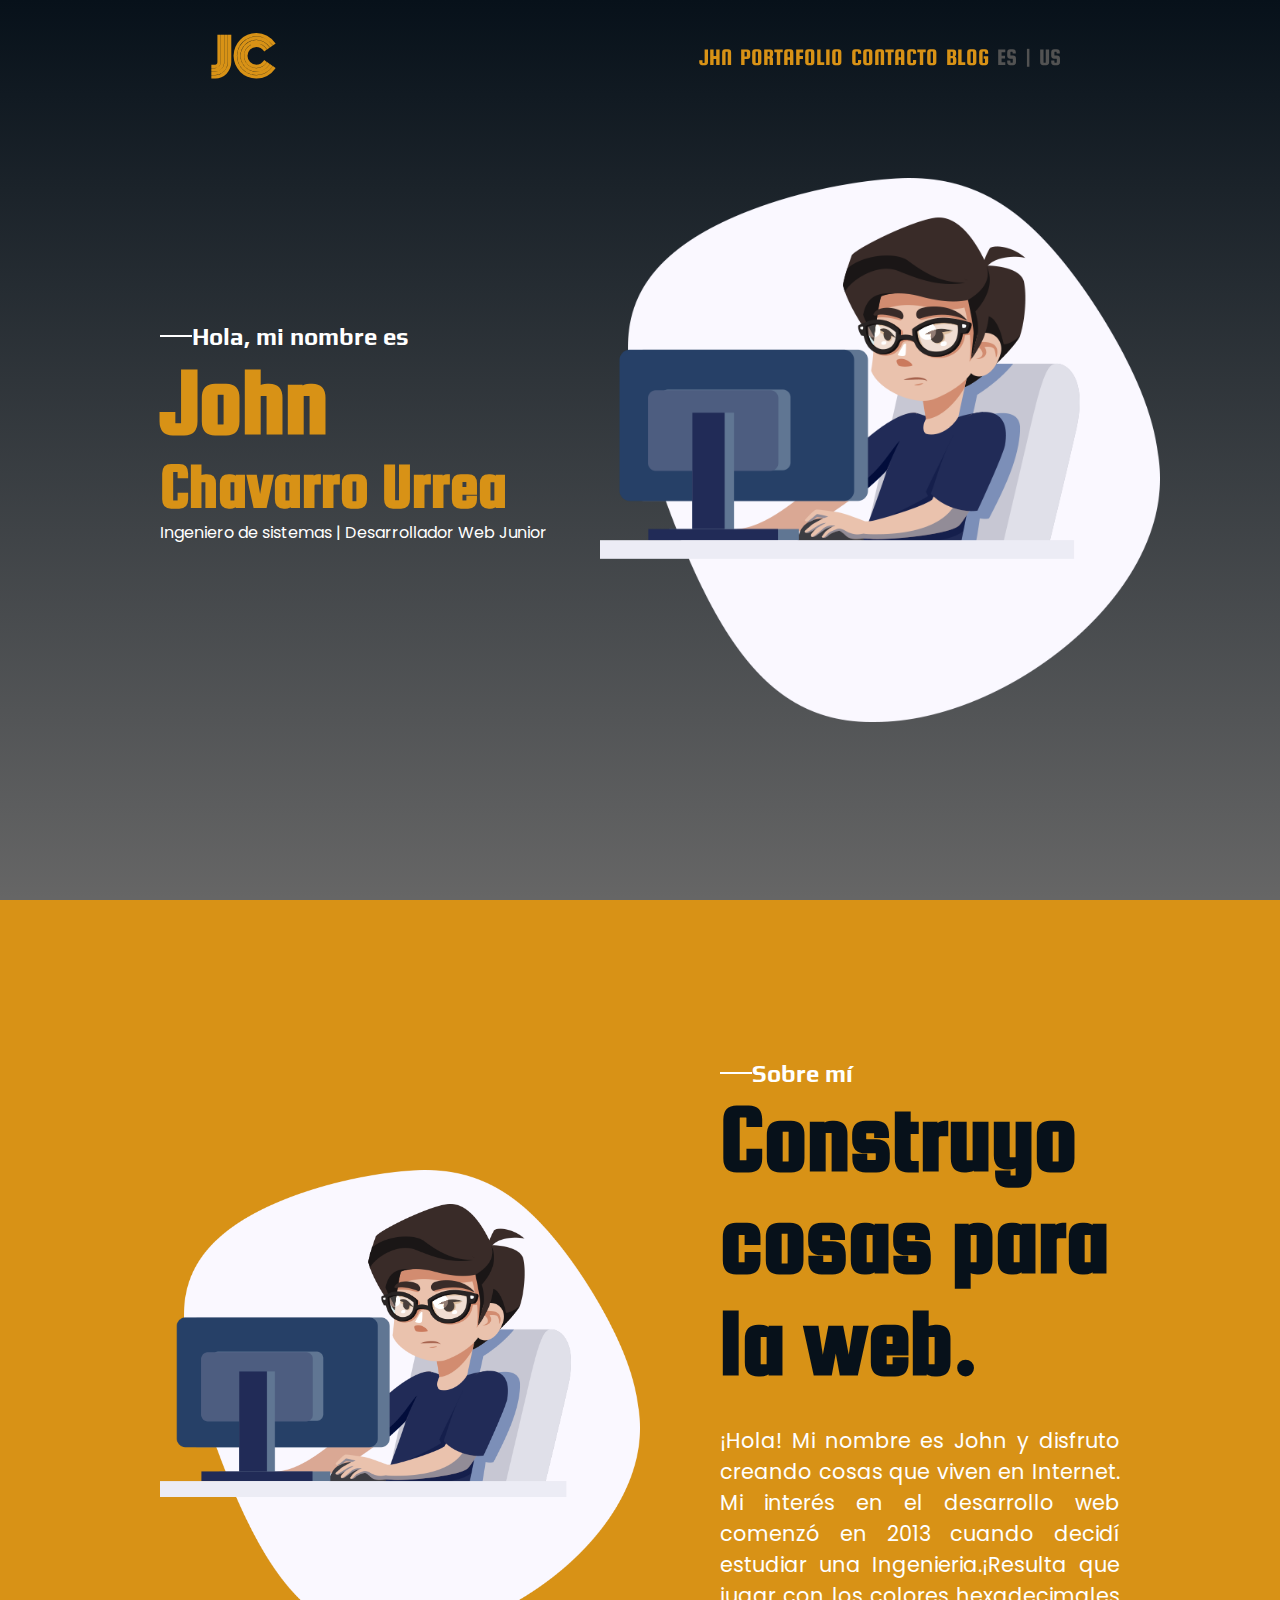
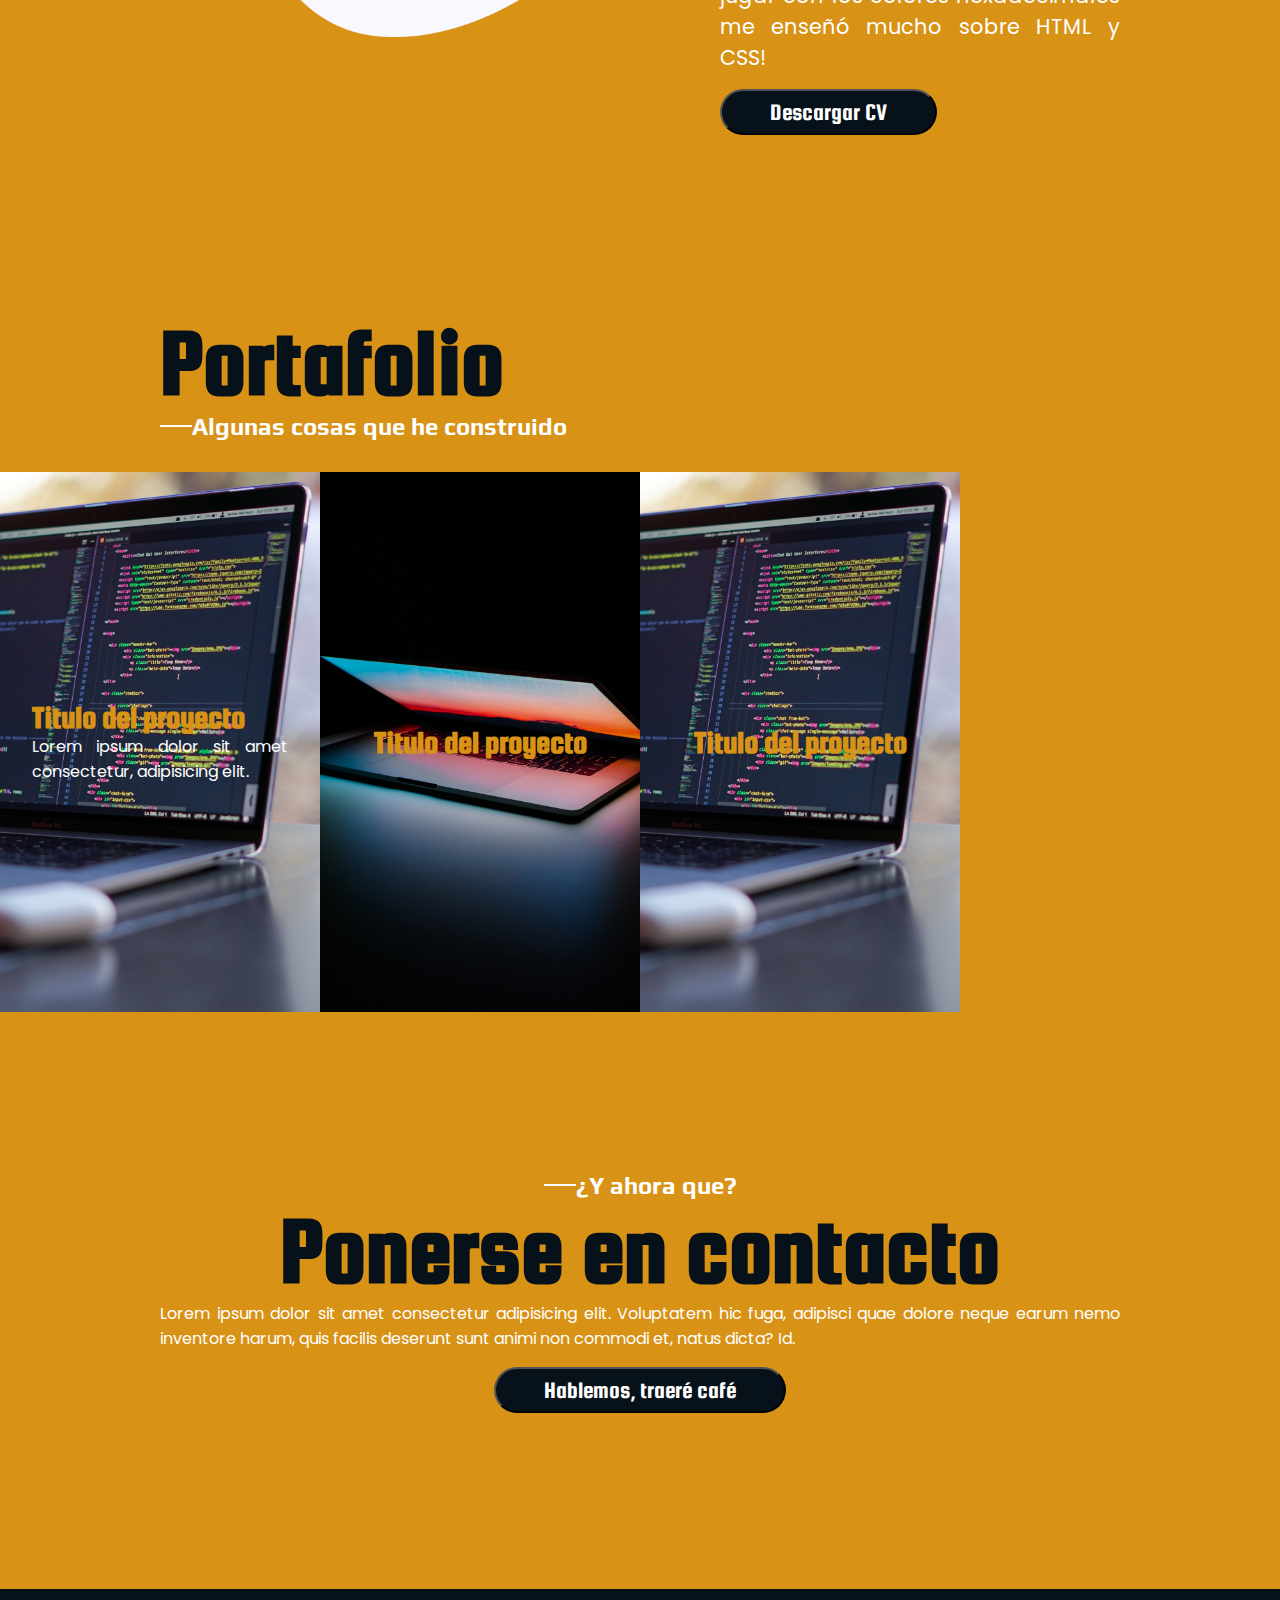
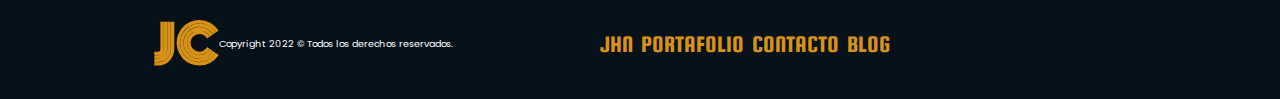
==== commit cb2d1956: "CreationFooter" ====
--- a/indexOficial.html
+++ b/indexOficial.html
@@ -1,3 +1,9 @@
+<!--
+    Nombre Proyecto: JC | Portafolio Ofic
+  Desarrollador: Lab Jevelopers
+  Fecha de inicio: 01 02 2022
+  Version Actual: 0.1.5
+-->
 <!DOCTYPE html>
 <html lang="es">
 
@@ -24,6 +30,7 @@
 
 <body>
     <div class="wrapper">
+        <!--Sección HEADER -->
         <header class="header">
             <div class="brand">
                 <a href="" class="brand__link">
@@ -44,18 +51,19 @@
                 </ul>
                 <ul class="nav__menu--extents">
                     <div data-lenguaje="es">
-                        <li class="item"><a href="" class="item__link item__link--extents" id="item__link--español">ES</li></a>
+                        <li class="item"><a href="" class="item__link item__link--extents" id="item__link--español">ES
+                        </li></a>
                     </div>
                     <span class="item__line item__link">|</span>
                     <div data-lenguaje="us">
-                        <li class="item"><a href="" class="item__link item__link--extents" id="item__link--english">US</li></a>
+                        <li class="item"><a href="" class="item__link item__link--extents" id="item__link--english">US
+                        </li></a>
                     </div>
                 </ul>
             </nav>
             <div class="btn-toggle__menu">
                 <i class="fa-solid fa-bars"></i>
             </div>
-
         </header>
         <!--Contenido del encabezado-->
         <div class="header-content">
@@ -65,9 +73,9 @@
                     <h1 class="content__title title">John</h1>
                     <h2 class="content__title--subtitle title">Chavarro Urrea</h1>
                 </hgroup>
-                <p class="content__text text">Ingeniero de sistemas | Desarrollador Web Jr Freelance</p>
+                <p class="content__text text">Ingeniero de sistemas | Desarrollador Web Junior</p>
                 <div class="stack">
-                    <ul class="stack__menu">
+                    <ul class="menu">
                         <li class="menu__item"><i class="fa-brands fa-css3-alt"></i></li>
                         <li class="menu__item"><i class="fa-brands fa-js-square"></i></li>
                         <li class="menu__item"><i class="fa-brands fa-html5"></i></li>
@@ -95,7 +103,10 @@
                         <h1 class="about-content__title title">Construyo cosas para la web.
                         </h1>
                     </hgroup>
-                    <p class="about-content__text text">¡Hola! Mi nombre es John y disfruto creando cosas que viven en Internet. Mi interés en el desarrollo web comenzó en 2013 cuando decidí estudiar una Ingenieria.¡Resulta que jugar con los colores hexadecimales me enseñó mucho sobre HTML y CSS!</p>
+                    <p class="about-content__text text">¡Hola! Mi nombre es John y disfruto creando cosas que viven en
+                        Internet. Mi interés en el desarrollo web comenzó en 2013 cuando decidí estudiar una
+                        Ingenieria.¡Resulta que jugar con los colores hexadecimales me enseñó mucho sobre HTML y CSS!
+                    </p>
                     <a href="./doc/CV-Hoja de vida Jhn Chavarro.pdf" download>
                         <button class="button button__primary">Descargar CV</button>
                     </a>
@@ -137,7 +148,8 @@
             <div class="contact">
                 <h2 class="contact__subtitle subtitle">¿Y ahora que?</h2>
                 <h1 class="contact__title title">Ponerse en contacto</h1>
-                <p class="contact__text text">Lorem ipsum dolor sit amet consectetur adipisicing elit. Voluptatem hic fuga, adipisci quae dolore
+                <p class="contact__text text">Lorem ipsum dolor sit amet consectetur adipisicing elit. Voluptatem hic
+                    fuga, adipisci quae dolore
                     neque earum nemo inventore harum, quis facilis deserunt sunt animi non commodi et, natus dicta? Id.
                 </p>
                 <div>
@@ -152,14 +164,11 @@
         <!--Footer__Contenido principal-->
         <footer class="footer">
             <div class="footer__header">
-                <a href="Index.html" class="brand__link">
-                    <h1 class="brand__logo brand__logo--footer">JC</h1>
-                </a>
-                <p class="footer-section__text text">Copyright 2022 © Todos los derechos reservados.</p>
-            </div>
-
+                <h1 class="brand__logo brand__logo--footer">JC</h1>
+                <p class="footer-header__text text">Copyright 2022 © Todos los derechos reservados.</p>
+            </div>
             <div class="footer__menu">
-                <ul class="footer__menu nav__menu ">
+                <ul class="footer__menu">
                     <li class="item"><a href="" class="item__link item__link--footer">Jhn</li></a>
                     <li class="item"><a href="#anclaIrProjects" class="item__link item__link--footer">Portafolio
                     </li></a>
@@ -168,20 +177,20 @@
                 </ul>
             </div>
             <div class="footer__social">
-                <ul class="menu__social">
-                    <li class="item__social">
+                <ul class="menu">
+                    <li class="menu__item">
                         <i class="fa-brands fa-github"></i>
                     </li>
-                    <li class="item__social">
+                    <li class="menu__item">
                         <i class="fa-brands fa-instagram"></i>
                     </li>
-                    <li class="item__social">
+                    <li class="menu__item">
                         <i class="fa-brands fa-twitter"></i>
                     </li>
-                    <li class="item__social">
+                    <li class="menu__item">
                         <i class="fa-brands fa-linkedin-in"></i>
                     </li>
-                    <li class="item__social">
+                    <li class="menu__item">
                         <i class="fa-brands fa-codepen"></i>
                     </li>
                 </ul>
--- a/css/styles.css
+++ b/css/styles.css
@@ -1,7 +1,12 @@
 /*
-  Official portfolio design by Jhn
-	systech.co | @Jevelopers
+  Nombre Proyecto: JC | Portafolio Ofic
+  Desarrollador: Lab Jevelopers
+  Fecha de inicio: 01 02 2022
+  Version Actual: 0.1.5
+   
 */
+
+/* Configuracion básica*/
 
 * {
   margin: 0;
@@ -9,6 +14,7 @@
   box-sizing: border-box;
 }
 
+/* Configuracion básica --> VARIABLES*/
 :root {
   /* Jerarquia tipográfica*/
   --font-primary: 'Squada One', cursive;
@@ -32,6 +38,7 @@
   width: 100%;
 }
 
+/* Configuracion básica --> COMPONENTES*/
 .title {
   font-family: var(--font-primary);
   color: var(--color-accent);
@@ -41,7 +48,6 @@
   font-family: var(--font-secondary);
   text-transform: initial;
   color: var(--color-text);
-
 }
 
 .subtitle::before {
@@ -50,7 +56,7 @@
   background-color: var(--color-text);
   width: 2rem;
   height: .1rem;
-  margin: 5px 10px 5px 0;
+  margin:  .5rem 0;
 }
 
 .text {
@@ -59,7 +65,7 @@
   text-align: justify;
 }
 
-.image__responsive  {
+.image__responsive {
   width: 35rem;
 }
 
@@ -90,9 +96,9 @@
   color: var(--color-primary);
 }
 
-/* HEADER --> Encabezado principal 
-*/
-
+/* Contenido del sitio web --> SECCIONES*/
+
+/* SECCION HEADER*/
 .header {
   position: fixed;
   width: 100%;
@@ -118,7 +124,7 @@
   color: var(--color-accent);
 }
 
-/* Navbar --> Barra de nevegacion*/
+/* Barra de nevegación*/
 .navbar {
   position: relative;
   display: flex;
@@ -129,7 +135,6 @@
 .nav__menu {
   position: relative;
   display: flex;
-  align-items: flex-end;
   justify-content: space-around;
 }
 
@@ -150,7 +155,6 @@
   text-transform: uppercase;
 }
 
-
 .item__link:hover {
   color: var(--color-secondary);
 }
@@ -160,16 +164,18 @@
   color: var(--color-secondary);
 }
 
+.item__link--extents:hover {
+  color: var(--color-accent);
+}
+
 .btn-toggle__menu,
 .btn-toggle__close i {
-    color: var(--color-accent);
-    cursor: pointer;
-    display: none;
-}
-
-/* HEADER --> Encabezado principal 
-*/
-
+  color: var(--color-accent);
+  cursor: pointer;
+  display: none;
+}
+
+/* SECCION HEADER --> Contenido*/
 .header-content {
   position: relative;
   max-width: 100vw;
@@ -180,10 +186,10 @@
   display: grid;
   grid-template-columns: repeat(auto-fit, minmax(476px, 1fr));
   align-items: center;
-  padding: 0 10rem;  
-}
-
-.header-content__header{
+  padding: 0 10rem;
+}
+
+.header-content__header {
   display: flex;
   flex-direction: column;
 }
@@ -209,7 +215,7 @@
   margin: 1rem 0;
 }
 
-.stack__menu {
+.menu {
   display: flex;
   align-items: center;
 }
@@ -226,17 +232,15 @@
   transform: scale(1.1);
 }
 
-/* MAIN --> Contenido principal 
-*/
+/* SECCION MAIN --> Contenido*/
 
 .main {
- background: var(--color-accent);
- display: grid;
- grid-template-columns: repeat(auto-fill, minmax(1fr, 1fr));
-}
-
-/* SECCIÓN DE SOBRE MI --> Contenido principal 
-*/
+  background: var(--color-accent);
+  display: grid;
+  grid-template-columns: repeat(auto-fill, minmax(1fr, 1fr));
+}
+
+/* SECCIÓN DE SOBRE MI --> Contenido*/
 .about {
   display: flex;
   align-items: center;
@@ -257,8 +261,7 @@
   font-size: 1.3rem;
 }
 
-/* SECCION DE PORTAFOLIO --> Contenido principal 
-*/
+/* SECCION DE PORTAFOLIO --> Contenido*/
 
 .portafolio {
   margin: 0 10rem;
@@ -288,7 +291,7 @@
   --clip: circle(0 at center);
   --transition: clip-path .2s;
 }
- 
+
 .proyect-section__content {
   position: absolute;
   margin: 2rem;
@@ -336,6 +339,8 @@
 
 }
 
+/* SECCION CONTACTO --> Contenido*/
+
 .contact {
   display: flex;
   flex-direction: column;
@@ -347,10 +352,8 @@
   font-size: 6rem;
   color: var(--color-primary);
 }
-/*
-  Footer || ENCABEZADO PRINCIPAL
-*/
-
+
+/* SECCION FOOTER --> Contenido*/
 .footer {
   display: flex;
   align-items: center;
@@ -360,44 +363,26 @@
 }
 
 .footer__header {
-  text-align: center;
-  display: flex;
-  flex-direction: column;
-  align-items: center;
+  display: flex;
+  justify-content: center;
+  align-items: center;
+}
+
+.footer__menu {
+  display: flex;
+  justify-content: space-around;
 }
 
 .brand__logo--footer {
   color: var(--color-accent);
 }
 
-.footer-section__text {
+.footer-header__text {
   font-size: .6rem;
 }
-
-.menu__social {
-  display: flex;
-  justify-content: end;
-}
-
-.item__social {
-  list-style: none;
-  font-size: 2rem;
-  color: var(--color-text);
-}
-
-.item__link--footer:hover {
-  color: var(--color-accent);
-}
-
-.footer__social {
-  text-align: center;
-}
-
 .button-social__item--footer:hover {
   color: var(--color-primary);
 }
-
-
 
 
 /**
@@ -406,12 +391,12 @@
 
 /*Diseño responsive Moviles */
 @media screen and (min-width: 320px) and (max-width: 768px) {
+
   html {
-    font-size: 12px ;
-  }
-  
-  /* HEADER --> Encabezado principal 
-*/
+    font-size: 12px;
+  }
+
+ /* SECCION HEADER --> Contenido*/
   .header-content {
     padding: 0 5rem;
   }
@@ -422,40 +407,42 @@
 
   .btn-toggle__menu,
   .btn-toggle__close i {
-      display: block;
+    display: block;
   }
 
   .navbar {
-      position: fixed;
-      background: var(--color-primary);
-      min-width: 30vh;
-      height: 100vh;
-      top: 0;
-      right: -100%;
-      padding: 5vh;
-      transition: 0.5s;
-      transition-property: right;
-  }
-  
+    position: fixed;
+    background: var(--color-primary);
+    min-width: 30vh;
+    height: 100vh;
+    top: 0;
+    right: -100%;
+    padding: 5vh;
+    transition: 0.5s;
+    transition-property: right;
+  }
+
   .nav__menu {
-      flex-direction: column;   
+    flex-direction: column;
   }
 
   .item__link {
-      font-size: 1.5rem;
+    font-size: 1.5rem;
 
   }
 
   .active {
-      right: 0;
+    right: 0;
   }
 
   .btn-toggle__close {
-      position: absolute;
-      top: 0;
-      left: 0;
-      margin: 25px;
-  }
+    position: absolute;
+    top: 0;
+    left: 0;
+    margin: 25px;
+  }
+
+  /* SECCION SOBRE MI --> Contenido*/
 
   .about {
     flex-direction: column;
@@ -469,11 +456,10 @@
 /*Diseño responsive Tablet */
 @media screen and (min-width: 769px) and (max-width: 1024px) {
   html {
-    font-size: 15px ;
-  }
-  
-  /* HEADER --> Encabezado principal 
-*/
+    font-size: 15px;
+  }
+
+ /* SECCION HEADER --> Contenido*/
   .header-content {
     padding: 0 10rem;
   }
@@ -481,43 +467,41 @@
   .header-content__image {
     display: none;
   }
-  
+
   .btn-toggle__menu,
   .btn-toggle__close i {
-      display: block;
+    display: block;
   }
 
   .navbar {
-      position: fixed;
-      background: var(--color-primary);
-      min-width: 30vh;
-      height: 100vh;
-      top: 0;
-      right: -100%;
-      padding: 5vh;
-      transition: 0.5s;
-      transition-property: right;
-  }
-  
+    position: fixed;
+    background: var(--color-primary);
+    min-width: 30vh;
+    height: 100vh;
+    top: 0;
+    right: -100%;
+    padding: 5vh;
+    transition: 0.5s;
+    transition-property: right;
+  }
+
   .nav__menu {
-      flex-direction: column;   
+    flex-direction: column;
   }
 
   .item__link {
-      font-size: 1.5rem;
+    font-size: 1.5rem;
 
   }
 
   .active {
-      right: 0;
+    right: 0;
   }
 
   .btn-toggle__close {
-      position: absolute;
-      top: 0;
-      left: 0;
-      margin: 25px;
-  }
-}
-
-
+    position: absolute;
+    top: 0;
+    left: 0;
+    margin: 25px;
+  }
+}